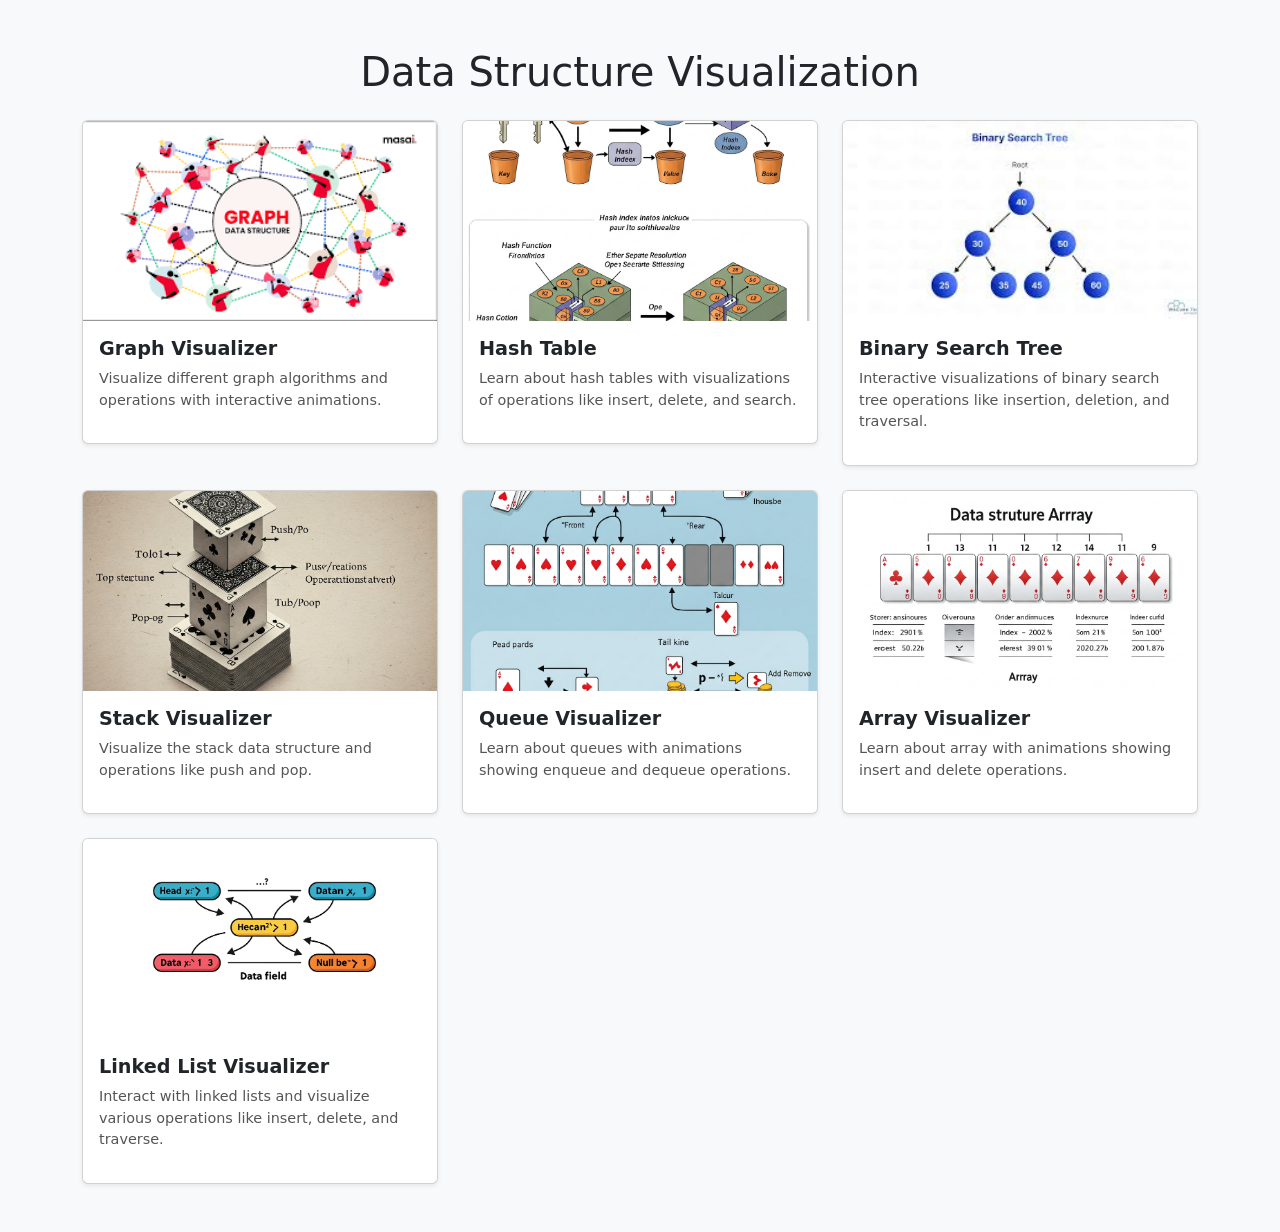
==== index.html @ 1330ec6c "Initial commit" ====
<!DOCTYPE html>
<html lang="en">
<head>
  <meta charset="UTF-8" />
  <meta name="viewport" content="width=device-width, initial-scale=1" />
  <title>Data Structure Visualization</title>
  <link href="https://cdn.jsdelivr.net/npm/bootstrap@5.3.0/dist/css/bootstrap.min.css" rel="stylesheet" />
  <style>
    body {
      background-color: #f8f9fa;
    }
    .card-img-top {
      height: 200px;
      object-fit: cover;
    }
    .card {
      cursor: pointer;
      transition: transform 0.3s;
    }
    .card:hover {
      transform: scale(1.05);
    }
    .card-title {
      font-weight: bold;
      font-size: 1.2rem;
    }
    .card-description {
      font-size: 0.9rem;
      color: #555;
    }
  </style>
</head>
<body>

<div class="container my-5">
  <h1 class="text-center mb-4">Data Structure Visualization</h1>
  <div class="row row-cols-1 row-cols-md-3 g-4">
    <!-- Card 1 -->
    <div class="col">
      <div class="card shadow-sm" onclick="window.location.href='dfs.html'">
        <img src="images/graph.png" class="card-img-top" alt="Graph Visualizer" />
        <div class="card-body">
          <h5 class="card-title">Graph Visualizer</h5>
          <p class="card-description">Visualize different graph algorithms and operations with interactive animations.</p>
        </div>
      </div>
    </div>
    <!-- Card 2 -->
    <div class="col">
      <div class="card shadow-sm" onclick="window.location.href='hashtable.html'">
        <img src="images/hashtable.jpeg" class="card-img-top" alt="Hash Table" />
        <div class="card-body">
          <h5 class="card-title">Hash Table</h5>
          <p class="card-description">Learn about hash tables with visualizations of operations like insert, delete, and search.</p>
        </div>
      </div>
    </div>
    <!-- Card 3 -->
    <div class="col">
      <div class="card shadow-sm" onclick="window.location.href='tree.html'">
        <img src="images/bst.jpeg" class="card-img-top" alt="Binary Search Tree" />
        <div class="card-body">
          <h5 class="card-title">Binary Search Tree</h5>
          <p class="card-description">Interactive visualizations of binary search tree operations like insertion, deletion, and traversal.</p>
        </div>
      </div>
    </div>
    <!-- Card 4 -->
    <div class="col">
      <div class="card shadow-sm" onclick="window.location.href='stack.html'">
        <img src="images/stack.jpeg" class="card-img-top" alt="Stack Visualizer" />
        <div class="card-body">
          <h5 class="card-title">Stack Visualizer</h5>
          <p class="card-description">Visualize the stack data structure and operations like push and pop.</p>
        </div>
      </div>
    </div>
    <!-- Card 5 -->
    <div class="col">
      <div class="card shadow-sm" onclick="window.location.href='queue.html'">
        <img src="images/queue.jpeg" class="card-img-top" alt="Queue Visualizer" />
        <div class="card-body">
          <h5 class="card-title">Queue Visualizer</h5>
          <p class="card-description">Learn about queues with animations showing enqueue and dequeue operations.</p>
        </div>
      </div>
    </div>

    <div class="col">
        <div class="card shadow-sm" onclick="window.location.href='array.html'">
          <img src="images/array.jpeg" class="card-img-top" alt="Queue Visualizer" />
          <div class="card-body">
            <h5 class="card-title">Array Visualizer</h5>
            <p class="card-description">Learn about array with animations showing insert and delete operations.</p>
          </div>
        </div>
      </div>
    <!-- Card 6 -->
    <div class="col">
      <div class="card shadow-sm" onclick="window.location.href='linkedlist.html'">
        <img src="images/linkedlist.jpeg" class="card-img-top" alt="Linked List" />
        <div class="card-body">
          <h5 class="card-title">Linked List Visualizer</h5>
          <p class="card-description">Interact with linked lists and visualize various operations like insert, delete, and traverse.</p>
        </div>
      </div>
    </div>
  </div>
</div>

<script src="https://cdn.jsdelivr.net/npm/bootstrap@5.3.0/dist/js/bootstrap.bundle.min.js"></script>
</body>
</html>
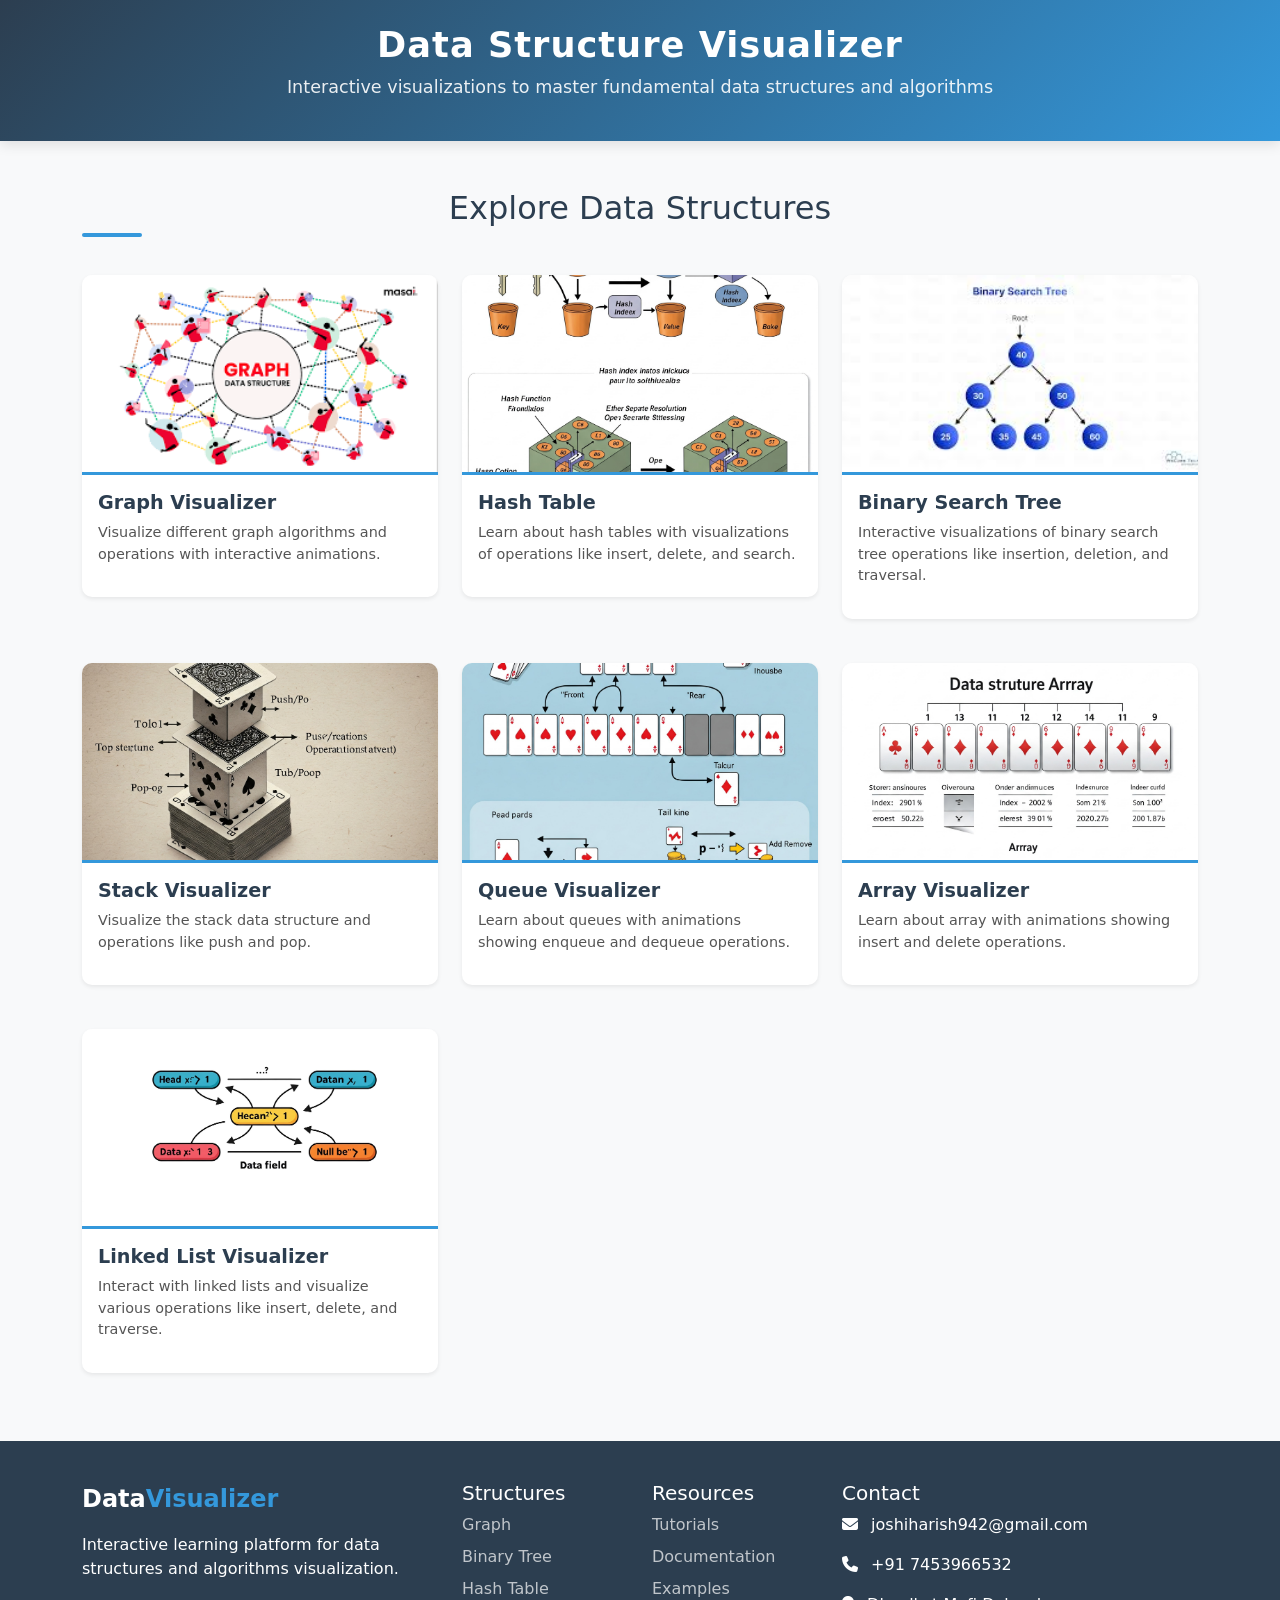
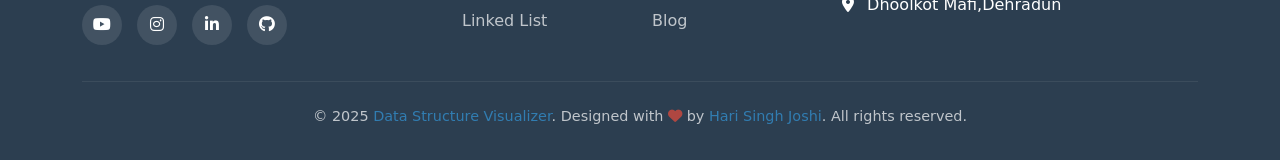
==== commit 807a2bf1: "new" ====
--- a/index.html
+++ b/index.html
@@ -4,89 +4,72 @@
   <meta charset="UTF-8" />
   <meta name="viewport" content="width=device-width, initial-scale=1" />
   <title>Data Structure Visualization</title>
+  <link rel="icon" href="images/favicon.jpg" type="image/png">
+
   <link href="https://cdn.jsdelivr.net/npm/bootstrap@5.3.0/dist/css/bootstrap.min.css" rel="stylesheet" />
-  <style>
-    body {
-      background-color: #f8f9fa;
-    }
-    .card-img-top {
-      height: 200px;
-      object-fit: cover;
-    }
-    .card {
-      cursor: pointer;
-      transition: transform 0.3s;
-    }
-    .card:hover {
-      transform: scale(1.05);
-    }
-    .card-title {
-      font-weight: bold;
-      font-size: 1.2rem;
-    }
-    .card-description {
-      font-size: 0.9rem;
-      color: #555;
-    }
-  </style>
+  <link rel="stylesheet" href="https://cdnjs.cloudflare.com/ajax/libs/font-awesome/6.4.0/css/all.min.css" />
+  <link rel="stylesheet" href="css/styles.css"/>
 </head>
 <body>
 
-<div class="container my-5">
-  <h1 class="text-center mb-4">Data Structure Visualization</h1>
-  <div class="row row-cols-1 row-cols-md-3 g-4">
-    <!-- Card 1 -->
-    <div class="col">
-      <div class="card shadow-sm" onclick="window.location.href='dfs.html'">
-        <img src="images/graph.png" class="card-img-top" alt="Graph Visualizer" />
-        <div class="card-body">
-          <h5 class="card-title">Graph Visualizer</h5>
-          <p class="card-description">Visualize different graph algorithms and operations with interactive animations.</p>
+
+<!-- Main Content -->
+<main class="main-content">
+  <div class="container">
+    <h2 class="section-title text-center mb-5">Explore Data Structures</h2>
+    <div class="row row-cols-1 row-cols-md-3 g-4">
+      <!-- Card 1 -->
+      <div class="col">
+        <div class="card shadow-sm" onclick="window.location.href='dfs.html'">
+          <img src="images/graph.png" class="card-img-top" alt="Graph Visualizer" />
+          <div class="card-body">
+            <h5 class="card-title">Graph Visualizer</h5>
+            <p class="card-description">Visualize different graph algorithms and operations with interactive animations.</p>
+          </div>
         </div>
       </div>
-    </div>
-    <!-- Card 2 -->
-    <div class="col">
-      <div class="card shadow-sm" onclick="window.location.href='hashtable.html'">
-        <img src="images/hashtable.jpeg" class="card-img-top" alt="Hash Table" />
-        <div class="card-body">
-          <h5 class="card-title">Hash Table</h5>
-          <p class="card-description">Learn about hash tables with visualizations of operations like insert, delete, and search.</p>
+      <!-- Card 2 -->
+      <div class="col">
+        <div class="card shadow-sm" onclick="window.location.href='hashtable.html'">
+          <img src="images/hashtable.jpeg" class="card-img-top" alt="Hash Table" />
+          <div class="card-body">
+            <h5 class="card-title">Hash Table</h5>
+            <p class="card-description">Learn about hash tables with visualizations of operations like insert, delete, and search.</p>
+          </div>
         </div>
       </div>
-    </div>
-    <!-- Card 3 -->
-    <div class="col">
-      <div class="card shadow-sm" onclick="window.location.href='tree.html'">
-        <img src="images/bst.jpeg" class="card-img-top" alt="Binary Search Tree" />
-        <div class="card-body">
-          <h5 class="card-title">Binary Search Tree</h5>
-          <p class="card-description">Interactive visualizations of binary search tree operations like insertion, deletion, and traversal.</p>
+      <!-- Card 3 -->
+      <div class="col">
+        <div class="card shadow-sm" onclick="window.location.href='tree.html'">
+          <img src="images/bst.jpeg" class="card-img-top" alt="Binary Search Tree" />
+          <div class="card-body">
+            <h5 class="card-title">Binary Search Tree</h5>
+            <p class="card-description">Interactive visualizations of binary search tree operations like insertion, deletion, and traversal.</p>
+          </div>
         </div>
       </div>
-    </div>
-    <!-- Card 4 -->
-    <div class="col">
-      <div class="card shadow-sm" onclick="window.location.href='stack.html'">
-        <img src="images/stack.jpeg" class="card-img-top" alt="Stack Visualizer" />
-        <div class="card-body">
-          <h5 class="card-title">Stack Visualizer</h5>
-          <p class="card-description">Visualize the stack data structure and operations like push and pop.</p>
+      <!-- Card 4 -->
+      <div class="col">
+        <div class="card shadow-sm" onclick="window.location.href='stack.html'">
+          <img src="images/stack.jpeg" class="card-img-top" alt="Stack Visualizer" />
+          <div class="card-body">
+            <h5 class="card-title">Stack Visualizer</h5>
+            <p class="card-description">Visualize the stack data structure and operations like push and pop.</p>
+          </div>
         </div>
       </div>
-    </div>
-    <!-- Card 5 -->
-    <div class="col">
-      <div class="card shadow-sm" onclick="window.location.href='queue.html'">
-        <img src="images/queue.jpeg" class="card-img-top" alt="Queue Visualizer" />
-        <div class="card-body">
-          <h5 class="card-title">Queue Visualizer</h5>
-          <p class="card-description">Learn about queues with animations showing enqueue and dequeue operations.</p>
+      <!-- Card 5 -->
+      <div class="col">
+        <div class="card shadow-sm" onclick="window.location.href='queue.html'">
+          <img src="images/queue.jpeg" class="card-img-top" alt="Queue Visualizer" />
+          <div class="card-body">
+            <h5 class="card-title">Queue Visualizer</h5>
+            <p class="card-description">Learn about queues with animations showing enqueue and dequeue operations.</p>
+          </div>
         </div>
       </div>
-    </div>
 
-    <div class="col">
+      <div class="col">
         <div class="card shadow-sm" onclick="window.location.href='array.html'">
           <img src="images/array.jpeg" class="card-img-top" alt="Queue Visualizer" />
           <div class="card-body">
@@ -95,19 +78,33 @@
           </div>
         </div>
       </div>
-    <!-- Card 6 -->
-    <div class="col">
-      <div class="card shadow-sm" onclick="window.location.href='linkedlist.html'">
-        <img src="images/linkedlist.jpeg" class="card-img-top" alt="Linked List" />
-        <div class="card-body">
-          <h5 class="card-title">Linked List Visualizer</h5>
-          <p class="card-description">Interact with linked lists and visualize various operations like insert, delete, and traverse.</p>
+      <!-- Card 6 -->
+      <div class="col">
+        <div class="card shadow-sm" onclick="window.location.href='linkedlist.html'">
+          <img src="images/linkedlist.jpeg" class="card-img-top" alt="Linked List" />
+          <div class="card-body">
+            <h5 class="card-title">Linked List Visualizer</h5>
+            <p class="card-description">Interact with linked lists and visualize various operations like insert, delete, and traverse.</p>
+          </div>
         </div>
       </div>
     </div>
   </div>
-</div>
+</main>
+
+
 
 <script src="https://cdn.jsdelivr.net/npm/bootstrap@5.3.0/dist/js/bootstrap.bundle.min.js"></script>
+<script>
+  // Include header
+  fetch('header.html')
+    .then(response => response.text())
+    .then(data => document.body.insertAdjacentHTML('afterbegin', data));
+  
+  // Include footer
+  fetch('footer.html')
+    .then(response => response.text())
+    .then(data => document.body.insertAdjacentHTML('beforeend', data));
+</script>
 </body>
-</html>
+</html>
--- a/css/styles.css
+++ b/css/styles.css
@@ -0,0 +1,165 @@
+:root {
+    --primary-color: #3498db;
+    --secondary-color: #2c3e50;
+    --accent-color: #e74c3c;
+  }
+  
+  body {
+    background-color: #f8f9fa;
+    display: flex;
+    flex-direction: column;
+    min-height: 100vh;
+  }
+  
+  /* Header Styles */
+  .main-header {
+    background: linear-gradient(135deg, var(--secondary-color), var(--primary-color));
+    color: white;
+    padding: 1.5rem 0;
+    box-shadow: 0 4px 12px rgba(0, 0, 0, 0.1);
+  }
+  
+  .header-title {
+    font-size: 2.2rem;
+    font-weight: 700;
+    letter-spacing: 1px;
+    margin-bottom: 0.5rem;
+  }
+  
+  .header-subtitle {
+    font-size: 1.1rem;
+    opacity: 0.9;
+  }
+  
+  /* Card Styles */
+  .card-img-top {
+    height: 200px;
+    object-fit: cover;
+    border-bottom: 3px solid var(--primary-color);
+  }
+  
+  .card {
+    cursor: pointer;
+    transition: all 0.3s ease;
+    border: none;
+    border-radius: 10px;
+    overflow: hidden;
+    margin-bottom: 20px;
+  }
+  
+  .card:hover {
+    transform: translateY(-10px);
+    box-shadow: 0 10px 20px rgba(0, 0, 0, 0.15);
+  }
+  
+  .card-title {
+    font-weight: bold;
+    font-size: 1.2rem;
+    color: var(--secondary-color);
+  }
+  
+  .card-description {
+    font-size: 0.9rem;
+    color: #555;
+  }
+  
+  /* Footer Styles */
+  .main-footer {
+    background: var(--secondary-color);
+    color: white;
+    padding: 2.5rem 0 1rem;
+    margin-top: auto;
+  }
+  
+  .footer-brand {
+    font-size: 1.5rem;
+    font-weight: 700;
+    margin-bottom: 1rem;
+    color: white;
+  }
+  
+  .footer-brand span {
+    color: var(--primary-color);
+  }
+  
+  .footer-links {
+    list-style: none;
+    padding: 0;
+  }
+  
+  .footer-links li {
+    margin-bottom: 0.5rem;
+  }
+  
+  .footer-links a {
+    color: rgba(255, 255, 255, 0.7);
+    text-decoration: none;
+    transition: color 0.3s;
+  }
+  
+  .footer-links a:hover {
+    color: white;
+  }
+  
+  .social-icons {
+    margin-top: 1.5rem;
+  }
+  
+  .social-icons a {
+    display: inline-block;
+    width: 40px;
+    height: 40px;
+    background: rgba(255, 255, 255, 0.1);
+    color: white;
+    border-radius: 50%;
+    text-align: center;
+    line-height: 40px;
+    margin-right: 10px;
+    transition: all 0.3s;
+  }
+  
+  .social-icons a:hover {
+    background: var(--primary-color);
+    transform: translateY(-3px);
+  }
+  
+  .copyright {
+    border-top: 1px solid rgba(255, 255, 255, 0.1);
+    padding-top: 1.5rem;
+    margin-top: 2rem;
+    text-align: center;
+    font-size: 0.9rem;
+    opacity: 0.7;
+  }
+  
+  .copyright a {
+    color: var(--primary-color);
+    text-decoration: none;
+  }
+  
+  .copyright a:hover {
+    text-decoration: underline;
+  }
+  
+  /* Content Styles */
+  .main-content {
+    padding: 3rem 0;
+    flex: 1;
+  }
+  
+  .section-title {
+    position: relative;
+    margin-bottom: 2.5rem;
+    color: var(--secondary-color);
+  }
+  
+  .section-title:after {
+    content: '';
+    position: absolute;
+    left: 0;
+    bottom: -10px;
+    width: 60px;
+    height: 4px;
+    background: var(--primary-color);
+    border-radius: 2px;
+  }
